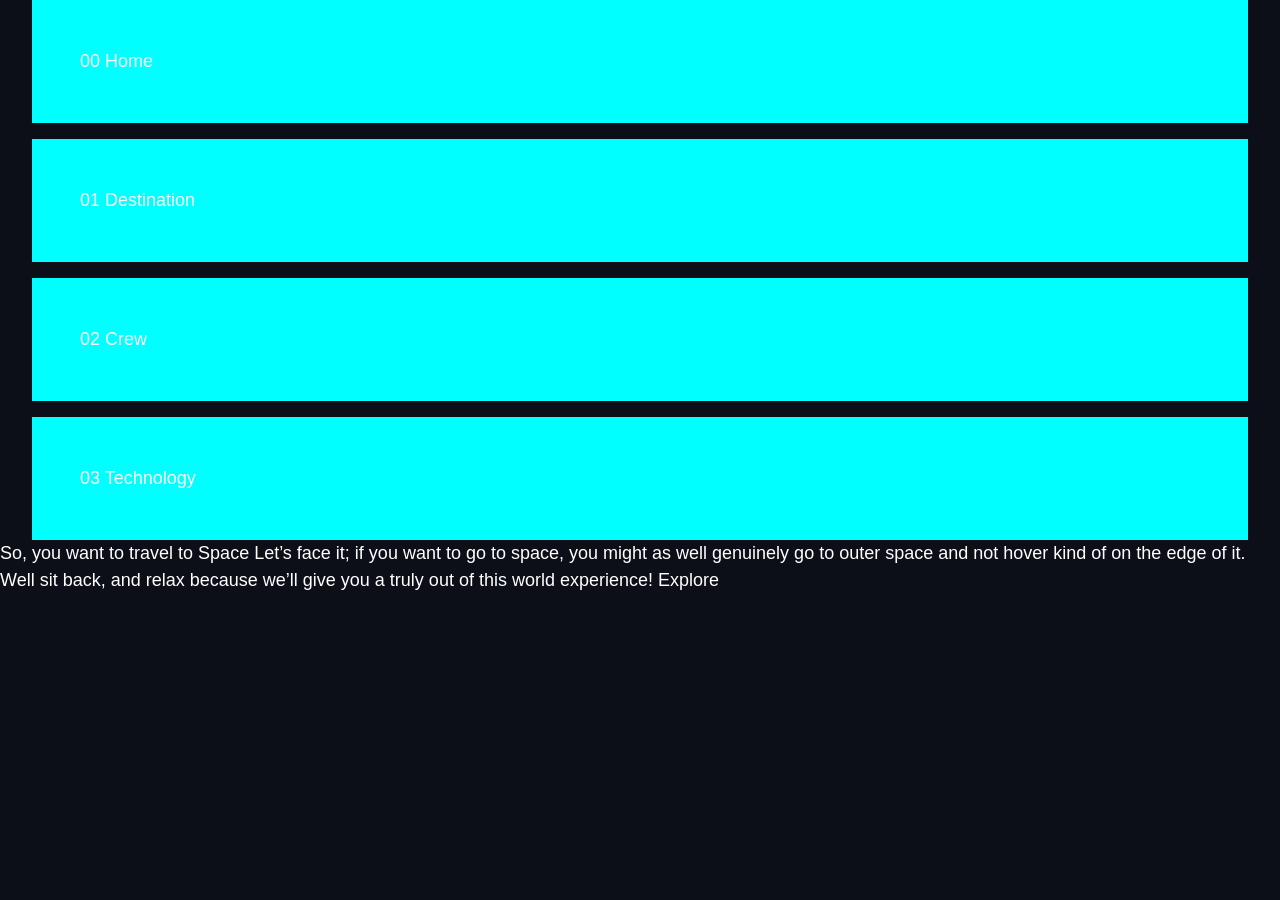
==== index.html @ fa7b6242 "first commit" ====
<!DOCTYPE html>
<html lang="en">
<head>
  <meta charset="UTF-8">
  <meta name="viewport" content="width=device-width, initial-scale=1.0">

  <link rel="icon" type="image/png" sizes="32x32" href="./assets/favicon-32x32.png">
  
  <title>Frontend Mentor | Space tourism website</title>
  <link rel="stylesheet" href="index.css">
</head>
<body>

  <div class="container grid">
    <div class="box">00 Home</div>
    <div class="box">01 Destination</div>
    <div class="box">02 Crew</div>
    <div class="box">03 Technology</div>
  </div>
  

  So, you want to travel to
  Space
  Let’s face it; if you want to go to space, you might as well genuinely go to 
  outer space and not hover kind of on the edge of it. Well sit back, and relax 
  because we’ll give you a truly out of this world experience!

  Explore

</body>
</html>
---- index.css ----
/*-----------------------------*/
/*     Custom Properties       */
/*-----------------------------*/

:root {
    /*   colors   */
    --clr-dark: 230 35% 7%;
    --clr-light: 231 77% 90%;
    --clr-white: 0 0% 100%;

    /*   font-sizes   */
    --fs-900: 9.375rem;  /* 150px */
    --fs-800: 6.25rem;
    --fs-700: 3.5rem;
    --fs-600: 2rem;
    --fs-500: 1.75rem;
    --fs-400: 1.125rem;
    --fs-300: 1rem;
    --fs-200: 0.875rem; /*  14 px */

    /* font-families */
    --ff-serif: "Bellefair", serif;
    --ff-sans-cond: "Barlow Condensed", sans-serif;
    --ff-sans-normal: "Barlow", sans-serif;
}


/*-----------------------------*/
/*     Reset                   */
/*-----------------------------*/


/* https://piccalil.li/blog/a-modern-css-reset/ */

/*   Box sizing  */

*,
*::before,
*::after {
    box-sizing: border-box;
}

body,
h1,
h2,
h3,
h4,
h5,
p,
figure,
picture {
    margin: 0;
}

h1,
h2,
h3,
h4,
h5,
h6,
p {
    font-weight: 400;
}

body {
    font-family: var(--ff-sans-normal);
    font-size: var(--fs-400);
    color: hsl(var(--clr-white));
    background-color: hsl(var(--clr-dark));
    line-height: 1.5;
    min-height: 100vh;
}

img, picture {
    max-width: 100%;
    display: block;
}

input,
button,
textarea,
select {
    font: inherit;
}

@media (prefers-reduced-motion: reduce) {  
  *,
  *::before,
  *::after {
    animation-duration: 0.01ms !important;
    animation-iteration-count: 1 !important;
    transition-duration: 0.01ms !important;
    scroll-behavior: auto !important;
  }
}

/* ------------------- */
/* Utility classes     */
/* ------------------- */

/*  general   */

.flex {
    display: flex;
    gap: var(--gap, 1rem);
}

.grid {
    display: grid;
    gap: var(--gap, 1rem);
}

/*---   not a first child   -------------------
.flow > * + * {         
    margin-top: 1rem;
    outline: 1px solid red;
} */

.flow > :where(:not(:first-child)) {         
    margin-top: var(--flow-space, 1rem);
}

.container {
    padding-inline: 2rem;    
    margin-inline: auto;
    max-width: 80rem;
}

.sr-only {
  position: absolute;
  width: 1px;
  height: 1px;
  padding: 0;
  margin: -1px;
  overflow: hidden;
  clip: rect(0, 0, 0, 0);
  white-space: nowrap; /* added line */
  border: 0;
}

.box {
    background-color: aqua;
    padding: 3rem;
}


/*   colors  */
.bg-dark {background-color: hsl( var(--clr-dark) );}
.bg-accent {background-color: hsl( var(--clr-light) );}
.bg-white {background-color: hsl(var(--clr-white));}

.text-dark {color: hsl(var(--clr-dark));}
.text-accent {color: hsl(var(--clr-light));}
.text-white {color: hsl(var(--clr-white));}


/*  the div a light blue background with a 20% alpha value and white text*/
/* .alfa {background-color: hsl( var(--clr-light) /.2 );} */

/* typography */

.ff-serif { font-family: var(--ff-serif); } 
.ff-sans-cond { font-family: var(--ff-sans-cond); } 
.ff-sans-normal { font-family: var(--ff-sans-normal); } 

.letter-spacing-1 { letter-spacing: 4.75px; } 
.letter-spacing-2 { letter-spacing: 2.7px; } 
.letter-spacing-3 { letter-spacing: 2.35px; } 

.uppercase { text-transform: uppercase; }

.fs-900 { font-size: var(--fs-900); }
.fs-800 { font-size: var(--fs-800); }
.fs-700 { font-size: var(--fs-700); }
.fs-600 { font-size: var(--fs-600); }
.fs-500 { font-size: var(--fs-500); }
.fs-400 { font-size: var(--fs-400); }
.fs-300 { font-size: var(--fs-300); }
.fs-200 { font-size: var(--fs-200); }


.fs-900,
.fs-800,
.fs-700,
.fs-600 {
    line-height: 1.1;
}

.numbered-title {
    font-family: var(--ff-sans-cond);
    font-size: var(--fs-500);
    text-transform: uppercase;
    letter-spacing: 4.72px;
}

.numbered-title span {
    margin-right: 0.5rem;
    font-weight: 700;
    color: hsl(var(--clr-white) / .25);
}

/*-----------------------------*/
/*     Components              */
/*-----------------------------*/

.large-button {
    position: relative;
    display: grid;
    z-index: 1;
    text-decoration: none;
    padding: 0 2rem;
    aspect-ratio: 1;
    place-items: center;
    border-radius: 50%;
}

.large-button::after {
    content: '';
    position: absolute;
    z-index: -1;
    width: 100%;
    height: 100%;
    background: hsl( var(--clr-white) /0.15 );
    border-radius: 50%;
    transition: transform 500ms linear, transform 750ms ease-in-out
}

.large-button:hover::after,
.large-button:focus::after {
    opacity: 1;
    transform: scale(1.5);
}

.primary-navigation {
    --gap: 8rem;
    --underline-gap: 2rem;
    list-style: none;
    padding: 0;
    margin: 0;
}

.primary-navigation a {
    text-decoration: none;
}

.primary-navigation a > span {
    font-weight: 700;
    margin-right: .5em;
}

.underline-indicators > * {
    padding: var(--underline-gap, 1rem) 0;
    border-bottom: .2rem solid hsl( var(--clr-white) / 0 );
}

.underline-item:hover,
.underline-item:focus {
    border-color: hsl( var(--clr-white) / 0.5);
}

.underline-indicators > .active{
    border-color: hsl( var(--clr-white) / 1);
}
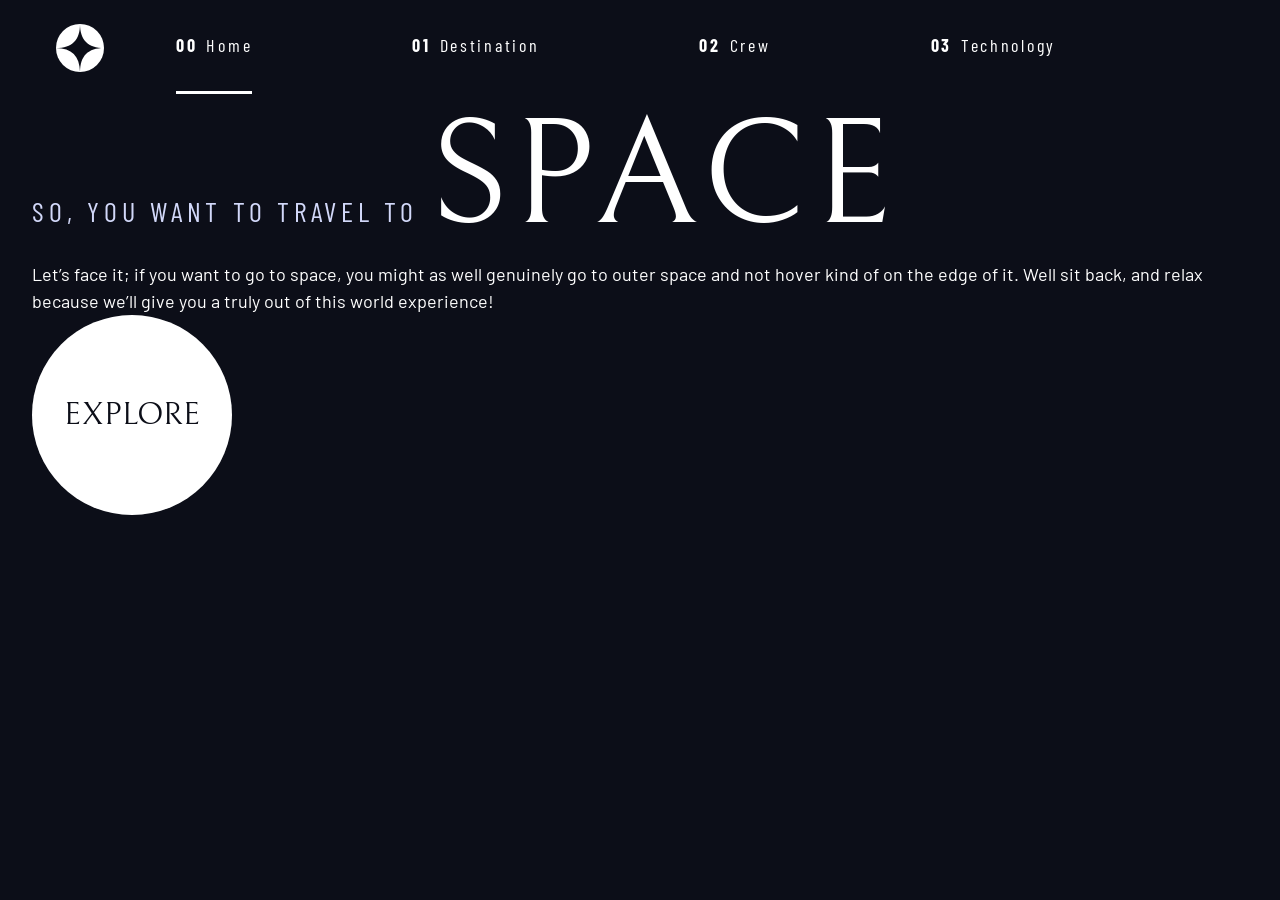
==== commit 5ba7888d: "feat(home): start home page layout" ====
--- a/index.html
+++ b/index.html
@@ -5,27 +5,67 @@
   <meta name="viewport" content="width=device-width, initial-scale=1.0">
 
   <link rel="icon" type="image/png" sizes="32x32" href="./assets/favicon-32x32.png">
+
+  <!-- Google fonts -->
+  <link rel="preconnect" href="https://fonts.googleapis.com">
+  <link rel="preconnect" href="https://fonts.gstatic.com" crossorigin>
+  <link
+    href="https://fonts.googleapis.com/css2?family=Barlow+Condensed:wght@400;700&family=Bellefair&family=Barlow:wght@400;700&display=swap"
+    rel="stylesheet">
+  
+  <!-- Custom CSS -->
+  <link rel="stylesheet" href="index.css">
   
   <title>Frontend Mentor | Space tourism website</title>
   <link rel="stylesheet" href="index.css">
 </head>
 <body>
 
-  <div class="container grid">
+  <header class="primary-header flex">
+    <div>
+      <img src="./assets/shared/logo.svg" alt="space tourism logo" class="logo">
+    </div>
+    <nav>
+      <ul class="primary-navigation underline-indicators flex">
+        <li class="active">
+          <a class="ff-sans-cond text-white letter-spacing-2" href="index.html">
+            <span>00</span>Home
+          </a>
+        <li>
+          <a class="ff-sans-cond text-white letter-spacing-2" href="destination.html">
+            <span>01</span>Destination
+          </a>
+        <li>
+          <a class="ff-sans-cond text-white letter-spacing-2" href="crew.html">
+            <span>02</span>Crew
+          </a>
+        <li>
+          <a class="ff-sans-cond text-white letter-spacing-2" href="technology.html">
+            <span>03</span>Technology
+          </a>  
+      </ul>
+    </nav>
+  </header>
+
+  <!-- <div class="container grid">
     <div class="box">00 Home</div>
     <div class="box">01 Destination</div>
     <div class="box">02 Crew</div>
     <div class="box">03 Technology</div>
+  </div> -->
+  <div class="container">
+    <h1 class="text-accent fs-500 ff-sans-cond uppercase letter-spacing-1">
+      So, you want to travel to
+      <span class="fs-900 ff-serif text-white">Space</span>
+    </h1>
+    <p>Let’s face it; if you want to go to space, you might as well genuinely go to
+      outer space and not hover kind of on the edge of it. Well sit back, and relax
+      because we’ll give you a truly out of this world experience!</p>
+  
+    <a href="#" class="large-button uppercase ff-serif fs-600 text-dark bg-white">Explore</a>
   </div>
+
   
-
-  So, you want to travel to
-  Space
-  Let’s face it; if you want to go to space, you might as well genuinely go to 
-  outer space and not hover kind of on the edge of it. Well sit back, and relax 
-  because we’ll give you a truly out of this world experience!
-
-  Explore
 
 </body>
 </html>
--- a/index.css
+++ b/index.css
@@ -30,16 +30,15 @@
 /*-----------------------------*/
 
 
-/* https://piccalil.li/blog/a-modern-css-reset/ */
-
 /*   Box sizing  */
-
 *,
 *::before,
 *::after {
     box-sizing: border-box;
 }
 
+
+/*  Reset margins   */
 body,
 h1,
 h2,
@@ -62,6 +61,7 @@
     font-weight: 400;
 }
 
+/* set up the body */
 body {
     font-family: var(--ff-sans-normal);
     font-size: var(--fs-400);
@@ -71,11 +71,13 @@
     min-height: 100vh;
 }
 
+/* make images easier to work with */
 img, picture {
     max-width: 100%;
     display: block;
 }
 
+/* make form element easier to work with */
 input,
 button,
 textarea,
@@ -83,6 +85,7 @@
     font: inherit;
 }
 
+/* remove animations for people who've turned them off */
 @media (prefers-reduced-motion: reduce) {  
   *,
   *::before,
@@ -205,7 +208,7 @@
 
 .large-button {
     position: relative;
-    display: grid;
+    display: inline-grid;
     z-index: 1;
     text-decoration: none;
     padding: 0 2rem;
@@ -231,8 +234,13 @@
     transform: scale(1.5);
 }
 
+/*   primary-header */
+.logo {
+    margin: 1.5rem clamp(1.5rem, 5vw, 3.5rem);
+}
+
 .primary-navigation {
-    --gap: 8rem;
+    --gap: 10rem;
     --underline-gap: 2rem;
     list-style: none;
     padding: 0;
@@ -249,7 +257,9 @@
 }
 
 .underline-indicators > * {
+    cursor: pointer;
     padding: var(--underline-gap, 1rem) 0;
+    border: 0;
     border-bottom: .2rem solid hsl( var(--clr-white) / 0 );
 }
 
@@ -258,6 +268,56 @@
     border-color: hsl( var(--clr-white) / 0.5);
 }
 
-.underline-indicators > .active{
+.underline-indicators > .active,
+.underline-indicators > [aria-selected="true"] {
+    color: hsl( var(--clr-white) / 1);
     border-color: hsl( var(--clr-white) / 1);
 }
+
+.tab-list {
+    --gap: 2rem;
+}
+
+.dot-indicators > *{
+    cursor: pointer;
+    border: 0;
+    border-radius: 50%;
+    aspect-ratio: 1;
+    padding: 0.5em;
+    background-color: hsl( var(--clr-white)/.25 );
+}
+
+/* .dot-indicators > *:hover,
+.dot-indicators > *:focus { */
+
+.dot-indicators > *:is(:hover, :focus) {    
+    background-color: hsl( var(--clr-white)/.5 );
+}
+
+.dot-indicators > [aria-selected="true"] {
+    background-color: hsl( var(--clr-white) / 1); 
+}
+
+.number-indicators > *{
+    cursor: pointer;
+    border: 1px solid hsl(var(--clr-white) / .1);
+    border-radius: 50%;
+    aspect-ratio: 1;
+    padding: 0 1em;
+    background-color: hsl( var(--clr-white)/.1 );
+    font-family: var(--ff-serif);
+    font-size: var(--fs-400);
+    color: hsl(var(--clr-white));
+}
+
+.number-indicators > *:is(:hover, :focus) {    
+    background-color: hsl( var(--clr-white)/.5 );
+     border: 1px solid hsl(var(--clr-white) /.5);
+     color: hsl(var(--clr-dark));
+}
+
+.number-indicators > [aria-selected="true"] {
+    color: hsl(var(--clr-dark));
+    border: 1px solid hsl(var(--clr-white) / 1);
+    background-color: hsl( var(--clr-white) / 1); 
+}
--- a/index.css
+++ b/index.css
@@ -30,16 +30,15 @@
 /*-----------------------------*/
 
 
-/* https://piccalil.li/blog/a-modern-css-reset/ */
-
 /*   Box sizing  */
-
 *,
 *::before,
 *::after {
     box-sizing: border-box;
 }
 
+
+/*  Reset margins   */
 body,
 h1,
 h2,
@@ -62,6 +61,7 @@
     font-weight: 400;
 }
 
+/* set up the body */
 body {
     font-family: var(--ff-sans-normal);
     font-size: var(--fs-400);
@@ -71,11 +71,13 @@
     min-height: 100vh;
 }
 
+/* make images easier to work with */
 img, picture {
     max-width: 100%;
     display: block;
 }
 
+/* make form element easier to work with */
 input,
 button,
 textarea,
@@ -83,6 +85,7 @@
     font: inherit;
 }
 
+/* remove animations for people who've turned them off */
 @media (prefers-reduced-motion: reduce) {  
   *,
   *::before,
@@ -205,7 +208,7 @@
 
 .large-button {
     position: relative;
-    display: grid;
+    display: inline-grid;
     z-index: 1;
     text-decoration: none;
     padding: 0 2rem;
@@ -231,8 +234,13 @@
     transform: scale(1.5);
 }
 
+/*   primary-header */
+.logo {
+    margin: 1.5rem clamp(1.5rem, 5vw, 3.5rem);
+}
+
 .primary-navigation {
-    --gap: 8rem;
+    --gap: 10rem;
     --underline-gap: 2rem;
     list-style: none;
     padding: 0;
@@ -249,7 +257,9 @@
 }
 
 .underline-indicators > * {
+    cursor: pointer;
     padding: var(--underline-gap, 1rem) 0;
+    border: 0;
     border-bottom: .2rem solid hsl( var(--clr-white) / 0 );
 }
 
@@ -258,6 +268,56 @@
     border-color: hsl( var(--clr-white) / 0.5);
 }
 
-.underline-indicators > .active{
+.underline-indicators > .active,
+.underline-indicators > [aria-selected="true"] {
+    color: hsl( var(--clr-white) / 1);
     border-color: hsl( var(--clr-white) / 1);
 }
+
+.tab-list {
+    --gap: 2rem;
+}
+
+.dot-indicators > *{
+    cursor: pointer;
+    border: 0;
+    border-radius: 50%;
+    aspect-ratio: 1;
+    padding: 0.5em;
+    background-color: hsl( var(--clr-white)/.25 );
+}
+
+/* .dot-indicators > *:hover,
+.dot-indicators > *:focus { */
+
+.dot-indicators > *:is(:hover, :focus) {    
+    background-color: hsl( var(--clr-white)/.5 );
+}
+
+.dot-indicators > [aria-selected="true"] {
+    background-color: hsl( var(--clr-white) / 1); 
+}
+
+.number-indicators > *{
+    cursor: pointer;
+    border: 1px solid hsl(var(--clr-white) / .1);
+    border-radius: 50%;
+    aspect-ratio: 1;
+    padding: 0 1em;
+    background-color: hsl( var(--clr-white)/.1 );
+    font-family: var(--ff-serif);
+    font-size: var(--fs-400);
+    color: hsl(var(--clr-white));
+}
+
+.number-indicators > *:is(:hover, :focus) {    
+    background-color: hsl( var(--clr-white)/.5 );
+     border: 1px solid hsl(var(--clr-white) /.5);
+     color: hsl(var(--clr-dark));
+}
+
+.number-indicators > [aria-selected="true"] {
+    color: hsl(var(--clr-dark));
+    border: 1px solid hsl(var(--clr-white) / 1);
+    background-color: hsl( var(--clr-white) / 1); 
+}
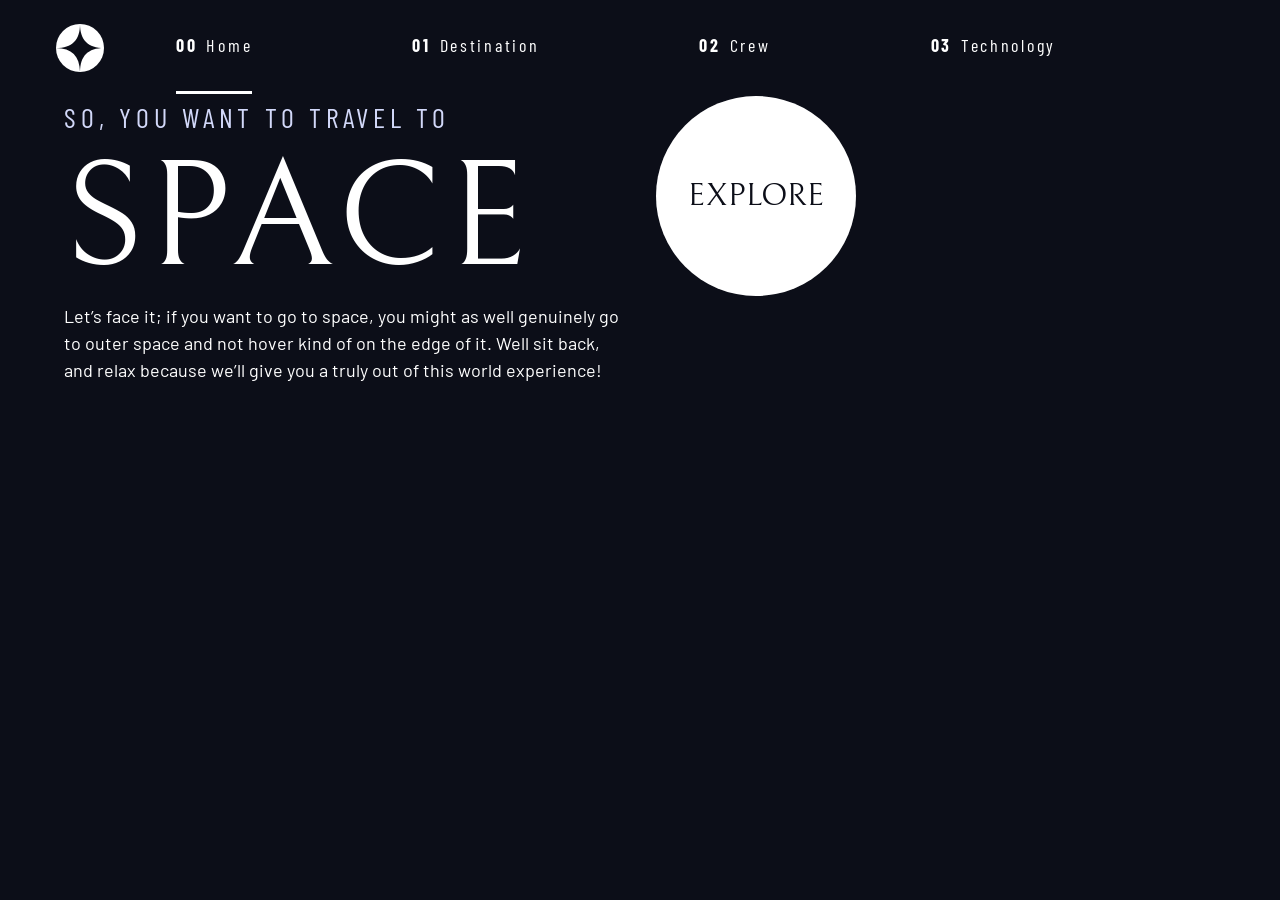
==== commit d7fc1379: "feat(home): set up grid container" ====
--- a/index.html
+++ b/index.html
@@ -19,7 +19,7 @@
   <title>Frontend Mentor | Space tourism website</title>
   <link rel="stylesheet" href="index.css">
 </head>
-<body>
+<body class="home">
 
   <header class="primary-header flex">
     <div>
@@ -53,16 +53,20 @@
     <div class="box">02 Crew</div>
     <div class="box">03 Technology</div>
   </div> -->
-  <div class="container">
-    <h1 class="text-accent fs-500 ff-sans-cond uppercase letter-spacing-1">
-      So, you want to travel to
-      <span class="fs-900 ff-serif text-white">Space</span>
-    </h1>
-    <p>Let’s face it; if you want to go to space, you might as well genuinely go to
-      outer space and not hover kind of on the edge of it. Well sit back, and relax
-      because we’ll give you a truly out of this world experience!</p>
-  
-    <a href="#" class="large-button uppercase ff-serif fs-600 text-dark bg-white">Explore</a>
+  <div class="grid-container">
+    <div>
+      <h1 class="text-accent fs-500 ff-sans-cond uppercase letter-spacing-1">
+        So, you want to travel to
+        <span class="fs-900 ff-serif text-white">Space</span>
+      </h1>  
+      <p>Let’s face it; if you want to go to space, you might as well genuinely go to
+        outer space and not hover kind of on the edge of it. Well sit back, and relax
+        because we’ll give you a truly out of this world experience!
+      </p>
+    </div>
+    <div>
+      <a href="#" class="large-button uppercase ff-serif fs-600 text-dark bg-white">Explore</a>
+    </div>
   </div>
 
   
--- a/index.css
+++ b/index.css
@@ -129,6 +129,20 @@
     max-width: 80rem;
 }
 
+.grid-container {
+    display: grid;
+    column-gap: var(--container-gap, 2rem);
+    grid-template-columns: minmax(2rem, 1fr) repeat(2, minmax(0, 40rem)) minmax(2rem, 1fr);
+}
+
+.grid-container > *:first-child {
+    grid-column: 2;
+}
+
+.grid-container > *:last-child {
+    grid-column: 3;
+}
+
 .sr-only {
   position: absolute;
   width: 1px;
--- a/index.css
+++ b/index.css
@@ -129,6 +129,20 @@
     max-width: 80rem;
 }
 
+.grid-container {
+    display: grid;
+    column-gap: var(--container-gap, 2rem);
+    grid-template-columns: minmax(2rem, 1fr) repeat(2, minmax(0, 40rem)) minmax(2rem, 1fr);
+}
+
+.grid-container > *:first-child {
+    grid-column: 2;
+}
+
+.grid-container > *:last-child {
+    grid-column: 3;
+}
+
 .sr-only {
   position: absolute;
   width: 1px;
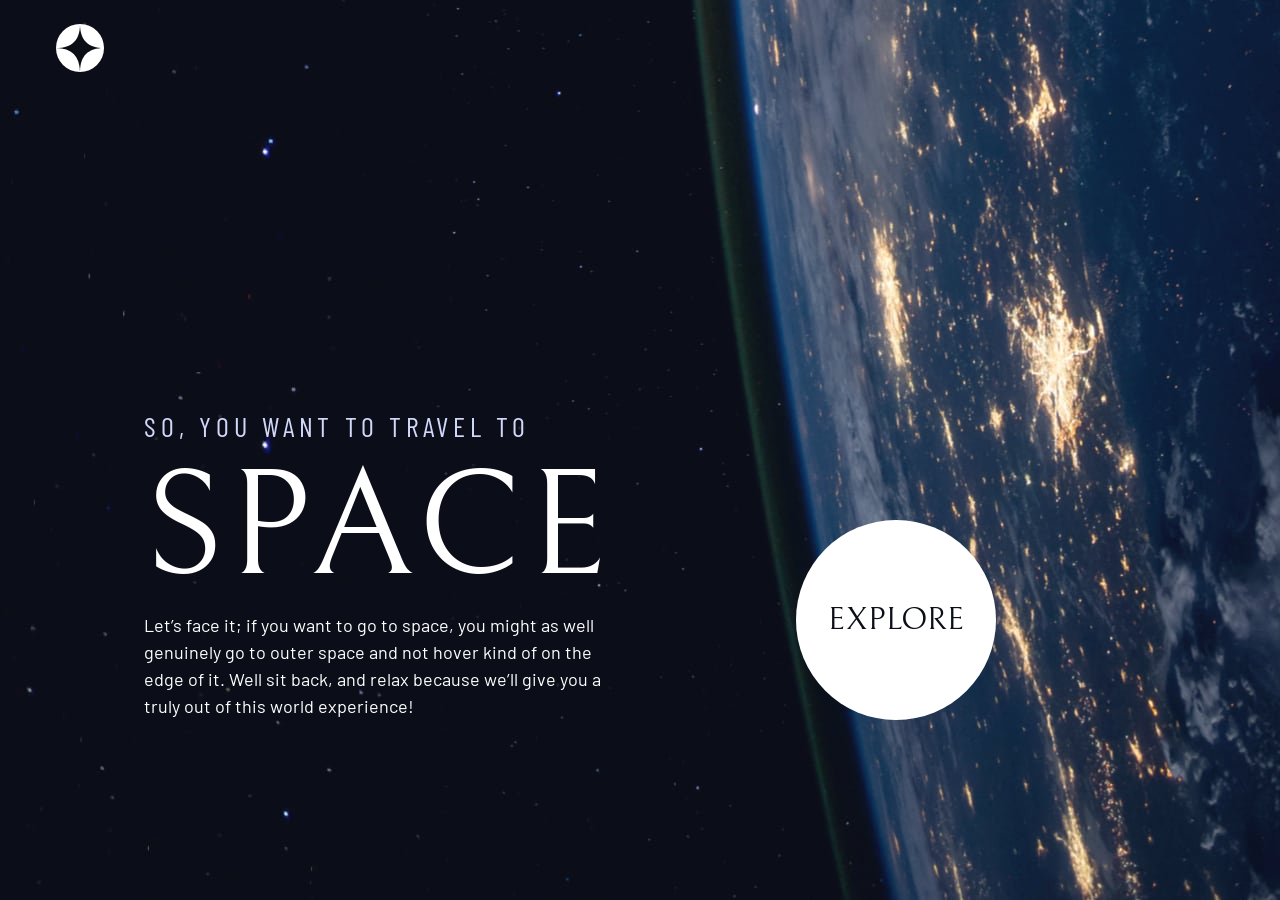
==== commit 5566d103: "feat(home): finalize homepage layout" ====
--- a/index.html
+++ b/index.html
@@ -25,7 +25,7 @@
     <div>
       <img src="./assets/shared/logo.svg" alt="space tourism logo" class="logo">
     </div>
-    <nav>
+    <!-- <nav>
       <ul class="primary-navigation underline-indicators flex">
         <li class="active">
           <a class="ff-sans-cond text-white letter-spacing-2" href="index.html">
@@ -44,32 +44,27 @@
             <span>03</span>Technology
           </a>  
       </ul>
-    </nav>
+    </nav> -->
   </header>
 
-  <!-- <div class="container grid">
-    <div class="box">00 Home</div>
-    <div class="box">01 Destination</div>
-    <div class="box">02 Crew</div>
-    <div class="box">03 Technology</div>
-  </div> -->
-  <div class="grid-container">
+  <!-- <div class="container flex even-columns" style="max-width: 80rem">   /* play with FLEX */ -->
+  <div class="grid-container grid-container--home">
     <div>
       <h1 class="text-accent fs-500 ff-sans-cond uppercase letter-spacing-1">
         So, you want to travel to
-        <span class="fs-900 ff-serif text-white">Space</span>
+        <span class="d-block fs-900 ff-serif text-white">Space</span>
       </h1>  
       <p>Let’s face it; if you want to go to space, you might as well genuinely go to
         outer space and not hover kind of on the edge of it. Well sit back, and relax
         because we’ll give you a truly out of this world experience!
       </p>
     </div>
+    <!-- <div style="display:flex; justify-content: flex-end; align-items: flex-start;">  /* play with FLEX */  -->
     <div>
       <a href="#" class="large-button uppercase ff-serif fs-600 text-dark bg-white">Explore</a>
     </div>
   </div>
-
-  
+ 
 
 </body>
 </html>
--- a/index.css
+++ b/index.css
@@ -7,14 +7,14 @@
     --clr-dark: 230 35% 7%;
     --clr-light: 231 77% 90%;
     --clr-white: 0 0% 100%;
-
+ 
     /*   font-sizes   */
-    --fs-900: 9.375rem;  /* 150px */
-    --fs-800: 6.25rem;
-    --fs-700: 3.5rem;
-    --fs-600: 2rem;
+    --fs-900: clamp(5rem, 8vw + 1rem, 9.375rem);
+    --fs-800: 3.5rem;
+    --fs-700: 1.5rem;
+    --fs-600: 1rem;
     --fs-500: 1.75rem;
-    --fs-400: 1.125rem;
+    --fs-400: 0.9375rem;  /* 15px */
     --fs-300: 1rem;
     --fs-200: 0.875rem; /*  14 px */
 
@@ -22,6 +22,25 @@
     --ff-serif: "Bellefair", serif;
     --ff-sans-cond: "Barlow Condensed", sans-serif;
     --ff-sans-normal: "Barlow", sans-serif;
+}
+
+@media (min-width: 35em) {
+    :root {
+        --fs-900: 9.375rem;   /* 150px */
+        --fs-800: 5rem;
+        --fs-700: 2.5rem;
+        --fs-600: 1.5rem;
+        --fs-400: 1rem;
+    }
+}
+
+@media (min-width: 45em) {
+    :root {
+        --fs-800: 6.25rem;
+        --fs-700: 3.5rem;
+        --fs-600: 2rem;
+        --fs-400: 1.125rem;
+    }
 }
 
 
@@ -69,6 +88,9 @@
     background-color: hsl(var(--clr-dark));
     line-height: 1.5;
     min-height: 100vh;
+
+    display: grid;
+    grid-template-rows: min-content 1fr;
 }
 
 /* make images easier to work with */
@@ -108,9 +130,18 @@
     gap: var(--gap, 1rem);
 }
 
+.flex.even-columns > * {
+    width: 100%;
+    outline: 2px solid limegreen;
+}
+
 .grid {
     display: grid;
     gap: var(--gap, 1rem);
+}
+
+.d-block {
+    display: block;
 }
 
 /*---   not a first child   -------------------
@@ -119,7 +150,7 @@
     outline: 1px solid red;
 } */
 
-.flow > :where(:not(:first-child)) {         
+.flow > *:where(:not(:first-child)) {         
     margin-top: var(--flow-space, 1rem);
 }
 
@@ -130,19 +161,49 @@
 }
 
 .grid-container {
+    text-align: center;
     display: grid;
-    column-gap: var(--container-gap, 2rem);
-    grid-template-columns: minmax(2rem, 1fr) repeat(2, minmax(0, 40rem)) minmax(2rem, 1fr);
-}
-
-.grid-container > *:first-child {
-    grid-column: 2;
+    /* border: 3px solid lime; */
+    place-items: center;
+    padding-inline: 1rem;
+
+}
+
+.grid-container * {
+    max-width: 50ch;
+}
+
+@media (min-width: 45rem) {
+    .grid-container {
+        text-align: left;
+        column-gap: var(--container-gap, 2rem);
+        grid-template-columns: minmax(1rem, 1fr) repeat(2, minmax(0, 30rem)) minmax(1rem, 1fr);
+    }
+
+    .grid-container>*:first-child {
+        grid-column: 2;
+        /* outline: 1px solid red; */
+    }
+
+    .grid-container>*:last-child {
+        grid-column: 3;
+        /* outline: 1px solid yellow; */
+    }
+
+    .grid-container--home {
+        padding-bottom: max(6rem, 20vh);
+        align-items: end;
+    }
+}
+
+/* .grid-container > *:first-child {
+   outline: 1px solid red;
 }
 
 .grid-container > *:last-child {
-    grid-column: 3;
-}
-
+   outline: 1px solid yellow;
+}
+ */
 .sr-only {
   position: absolute;
   width: 1px;
@@ -221,6 +282,7 @@
 /*-----------------------------*/
 
 .large-button {
+    font-size: 2rem;
     position: relative;
     display: inline-grid;
     z-index: 1;
@@ -334,4 +396,31 @@
     color: hsl(var(--clr-dark));
     border: 1px solid hsl(var(--clr-white) / 1);
     background-color: hsl( var(--clr-white) / 1); 
+}
+
+
+/* ----------------------------- */
+/* Page specific background      */
+/* ----------------------------- */
+body {
+    background-size: cover;
+    background-position: bottom center;
+    background-repeat: no-repeat;
+}
+
+/* home */
+.home {
+    background-image: url(./assets/home/background-home-mobile.jpg);
+}
+
+@media (min-width: 35rem) {
+    .home {
+        background-image: url(./assets/home/background-home-tablet.jpg);
+    }
+}
+
+@media (min-width: 45rem) {
+    .home {
+        background-image: url(./assets/home/background-home-desktop.jpg);
+    }
 }
--- a/index.css
+++ b/index.css
@@ -7,14 +7,14 @@
     --clr-dark: 230 35% 7%;
     --clr-light: 231 77% 90%;
     --clr-white: 0 0% 100%;
-
+ 
     /*   font-sizes   */
-    --fs-900: 9.375rem;  /* 150px */
-    --fs-800: 6.25rem;
-    --fs-700: 3.5rem;
-    --fs-600: 2rem;
+    --fs-900: clamp(5rem, 8vw + 1rem, 9.375rem);
+    --fs-800: 3.5rem;
+    --fs-700: 1.5rem;
+    --fs-600: 1rem;
     --fs-500: 1.75rem;
-    --fs-400: 1.125rem;
+    --fs-400: 0.9375rem;  /* 15px */
     --fs-300: 1rem;
     --fs-200: 0.875rem; /*  14 px */
 
@@ -22,6 +22,25 @@
     --ff-serif: "Bellefair", serif;
     --ff-sans-cond: "Barlow Condensed", sans-serif;
     --ff-sans-normal: "Barlow", sans-serif;
+}
+
+@media (min-width: 35em) {
+    :root {
+        --fs-900: 9.375rem;   /* 150px */
+        --fs-800: 5rem;
+        --fs-700: 2.5rem;
+        --fs-600: 1.5rem;
+        --fs-400: 1rem;
+    }
+}
+
+@media (min-width: 45em) {
+    :root {
+        --fs-800: 6.25rem;
+        --fs-700: 3.5rem;
+        --fs-600: 2rem;
+        --fs-400: 1.125rem;
+    }
 }
 
 
@@ -69,6 +88,9 @@
     background-color: hsl(var(--clr-dark));
     line-height: 1.5;
     min-height: 100vh;
+
+    display: grid;
+    grid-template-rows: min-content 1fr;
 }
 
 /* make images easier to work with */
@@ -108,9 +130,18 @@
     gap: var(--gap, 1rem);
 }
 
+.flex.even-columns > * {
+    width: 100%;
+    outline: 2px solid limegreen;
+}
+
 .grid {
     display: grid;
     gap: var(--gap, 1rem);
+}
+
+.d-block {
+    display: block;
 }
 
 /*---   not a first child   -------------------
@@ -119,7 +150,7 @@
     outline: 1px solid red;
 } */
 
-.flow > :where(:not(:first-child)) {         
+.flow > *:where(:not(:first-child)) {         
     margin-top: var(--flow-space, 1rem);
 }
 
@@ -130,19 +161,49 @@
 }
 
 .grid-container {
+    text-align: center;
     display: grid;
-    column-gap: var(--container-gap, 2rem);
-    grid-template-columns: minmax(2rem, 1fr) repeat(2, minmax(0, 40rem)) minmax(2rem, 1fr);
-}
-
-.grid-container > *:first-child {
-    grid-column: 2;
+    /* border: 3px solid lime; */
+    place-items: center;
+    padding-inline: 1rem;
+
+}
+
+.grid-container * {
+    max-width: 50ch;
+}
+
+@media (min-width: 45rem) {
+    .grid-container {
+        text-align: left;
+        column-gap: var(--container-gap, 2rem);
+        grid-template-columns: minmax(1rem, 1fr) repeat(2, minmax(0, 30rem)) minmax(1rem, 1fr);
+    }
+
+    .grid-container>*:first-child {
+        grid-column: 2;
+        /* outline: 1px solid red; */
+    }
+
+    .grid-container>*:last-child {
+        grid-column: 3;
+        /* outline: 1px solid yellow; */
+    }
+
+    .grid-container--home {
+        padding-bottom: max(6rem, 20vh);
+        align-items: end;
+    }
+}
+
+/* .grid-container > *:first-child {
+   outline: 1px solid red;
 }
 
 .grid-container > *:last-child {
-    grid-column: 3;
-}
-
+   outline: 1px solid yellow;
+}
+ */
 .sr-only {
   position: absolute;
   width: 1px;
@@ -221,6 +282,7 @@
 /*-----------------------------*/
 
 .large-button {
+    font-size: 2rem;
     position: relative;
     display: inline-grid;
     z-index: 1;
@@ -334,4 +396,31 @@
     color: hsl(var(--clr-dark));
     border: 1px solid hsl(var(--clr-white) / 1);
     background-color: hsl( var(--clr-white) / 1); 
+}
+
+
+/* ----------------------------- */
+/* Page specific background      */
+/* ----------------------------- */
+body {
+    background-size: cover;
+    background-position: bottom center;
+    background-repeat: no-repeat;
+}
+
+/* home */
+.home {
+    background-image: url(./assets/home/background-home-mobile.jpg);
+}
+
+@media (min-width: 35rem) {
+    .home {
+        background-image: url(./assets/home/background-home-tablet.jpg);
+    }
+}
+
+@media (min-width: 45rem) {
+    .home {
+        background-image: url(./assets/home/background-home-desktop.jpg);
+    }
 }
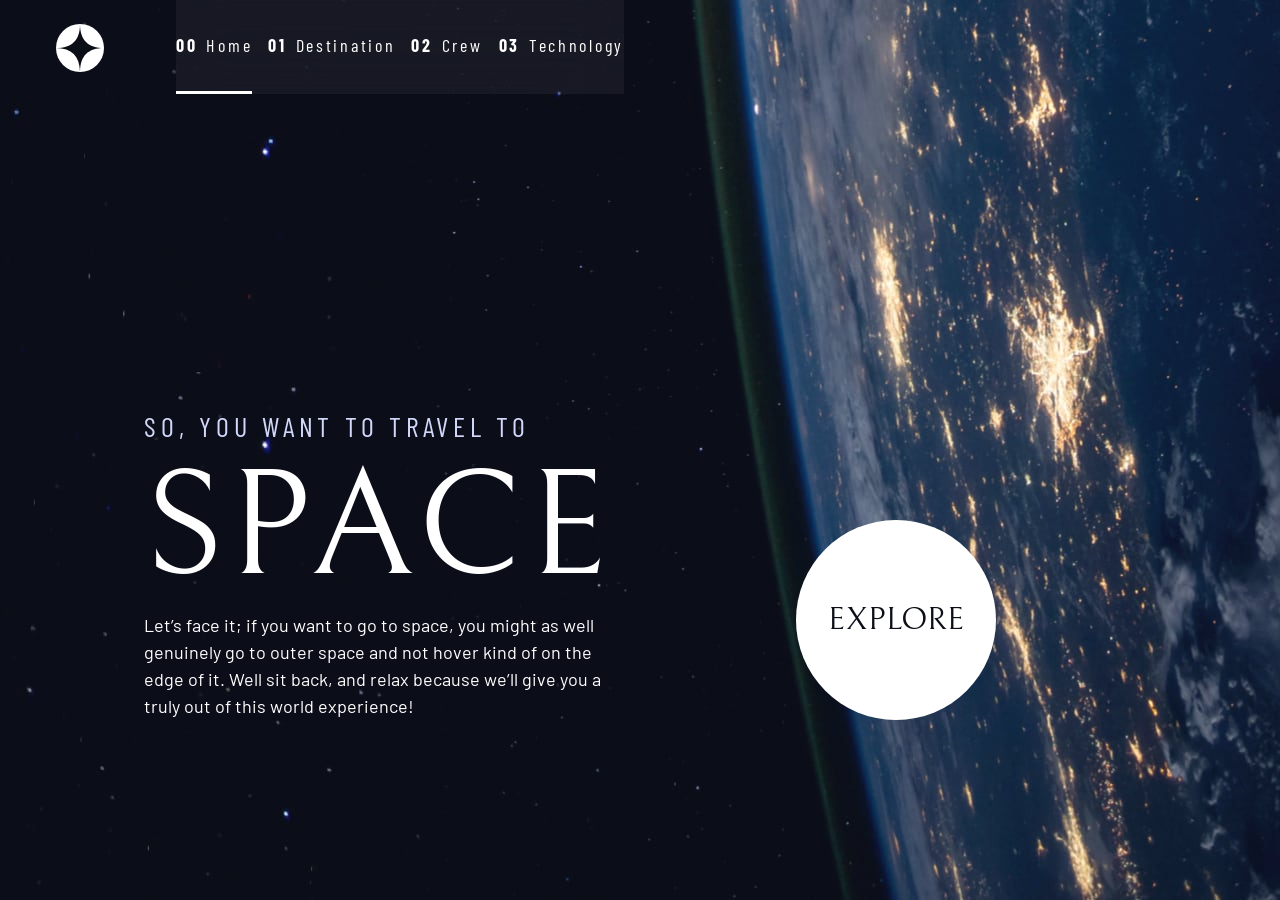
==== commit f264feaa: "feat(nav): implement mobile navigation" ====
--- a/index.html
+++ b/index.html
@@ -18,6 +18,8 @@
   
   <title>Frontend Mentor | Space tourism website</title>
   <link rel="stylesheet" href="index.css">
+
+  <script src="index.js" defer></script>
 </head>
 <body class="home">
 
@@ -25,8 +27,11 @@
     <div>
       <img src="./assets/shared/logo.svg" alt="space tourism logo" class="logo">
     </div>
-    <!-- <nav>
-      <ul class="primary-navigation underline-indicators flex">
+    <button class="mobile-nav-toggle" aria-controls="primary-navigation">
+      <span class="sr-only" aria-expanded="false">Menu</span>
+    </button>
+    <nav>
+      <ul id="primary-navigation" data-visible="false" class="primary-navigation underline-indicators flex">
         <li class="active">
           <a class="ff-sans-cond text-white letter-spacing-2" href="index.html">
             <span>00</span>Home
@@ -44,7 +49,7 @@
             <span>03</span>Technology
           </a>  
       </ul>
-    </nav> -->
+    </nav>
   </header>
 
   <!-- <div class="container flex even-columns" style="max-width: 80rem">   /* play with FLEX */ -->
--- a/index.css
+++ b/index.css
@@ -91,6 +91,8 @@
 
     display: grid;
     grid-template-rows: min-content 1fr;
+
+    overflow-x: hidden;
 }
 
 /* make images easier to work with */
@@ -316,11 +318,70 @@
 }
 
 .primary-navigation {
-    --gap: 10rem;
     --underline-gap: 2rem;
     list-style: none;
     padding: 0;
     margin: 0;
+    background: hsl( var(--clr-dark) / 0.95);
+    /* backdrop-filter: blur(1.5rem); */
+}
+
+@supports (backdrop-filter: blur(1rem)) {
+    .primary-navigation {
+        background: hsl( var(--clr-white) / 0.05);
+        backdrop-filter: blur(1.5rem); 
+    }
+}
+
+.mobile-nav-toggle {
+    display: none;
+}
+
+@media (max-width: 35rem) {
+    .primary-navigation {
+        --underline-gap: .5rem;
+        position: fixed;
+        z-index: 1000;
+        inset: 0 0 0 30%;
+        list-style: none;
+        padding: min(20rem, 15vh) 2rem;
+        margin: 0;
+        flex-direction: column;
+        transform: translateX(100%);
+        transition: transform 500ms ease-in-out;
+    }
+
+    .primary-navigation[data-visible="true"] {
+        transform: translateX(0);
+    }
+
+    .primary-navigation.underline-indicators>.active {
+        border: 0;
+    }
+
+    .mobile-nav-toggle {
+        display: block;
+        position: absolute;
+        z-index: 2000;
+        right: 1rem;
+        top: 2rem;
+        background: transparent;
+        background-image: url(./assets/shared/icon-hamburger.svg);
+        background-repeat: no-repeat;
+        background-position: center;
+        width: 1.5rem;
+        aspect-ratio: 1;
+        border: 0;
+    }
+
+    .mobile-nav-toggle[aria-expanded="true"] {
+        background-image: url(./assets/shared/icon-close.svg);
+    }
+
+    .mobile-nav-toggle:focus-visible {
+        outline: 0.2rem solid cadetblue;
+        outline-offset: 0.2rem;
+    }
 }
 
 .primary-navigation a {
@@ -339,8 +400,8 @@
     border-bottom: .2rem solid hsl( var(--clr-white) / 0 );
 }
 
-.underline-item:hover,
-.underline-item:focus {
+.underline-indicators > *:hover,
+.underline-indicators > *:focus {
     border-color: hsl( var(--clr-white) / 0.5);
 }
 
--- a/index.css
+++ b/index.css
@@ -91,6 +91,8 @@
 
     display: grid;
     grid-template-rows: min-content 1fr;
+
+    overflow-x: hidden;
 }
 
 /* make images easier to work with */
@@ -316,11 +318,70 @@
 }
 
 .primary-navigation {
-    --gap: 10rem;
     --underline-gap: 2rem;
     list-style: none;
     padding: 0;
     margin: 0;
+    background: hsl( var(--clr-dark) / 0.95);
+    /* backdrop-filter: blur(1.5rem); */
+}
+
+@supports (backdrop-filter: blur(1rem)) {
+    .primary-navigation {
+        background: hsl( var(--clr-white) / 0.05);
+        backdrop-filter: blur(1.5rem); 
+    }
+}
+
+.mobile-nav-toggle {
+    display: none;
+}
+
+@media (max-width: 35rem) {
+    .primary-navigation {
+        --underline-gap: .5rem;
+        position: fixed;
+        z-index: 1000;
+        inset: 0 0 0 30%;
+        list-style: none;
+        padding: min(20rem, 15vh) 2rem;
+        margin: 0;
+        flex-direction: column;
+        transform: translateX(100%);
+        transition: transform 500ms ease-in-out;
+    }
+
+    .primary-navigation[data-visible="true"] {
+        transform: translateX(0);
+    }
+
+    .primary-navigation.underline-indicators>.active {
+        border: 0;
+    }
+
+    .mobile-nav-toggle {
+        display: block;
+        position: absolute;
+        z-index: 2000;
+        right: 1rem;
+        top: 2rem;
+        background: transparent;
+        background-image: url(./assets/shared/icon-hamburger.svg);
+        background-repeat: no-repeat;
+        background-position: center;
+        width: 1.5rem;
+        aspect-ratio: 1;
+        border: 0;
+    }
+
+    .mobile-nav-toggle[aria-expanded="true"] {
+        background-image: url(./assets/shared/icon-close.svg);
+    }
+
+    .mobile-nav-toggle:focus-visible {
+        outline: 0.2rem solid cadetblue;
+        outline-offset: 0.2rem;
+    }
 }
 
 .primary-navigation a {
@@ -339,8 +400,8 @@
     border-bottom: .2rem solid hsl( var(--clr-white) / 0 );
 }
 
-.underline-item:hover,
-.underline-item:focus {
+.underline-indicators > *:hover,
+.underline-indicators > *:focus {
     border-color: hsl( var(--clr-white) / 0.5);
 }
 
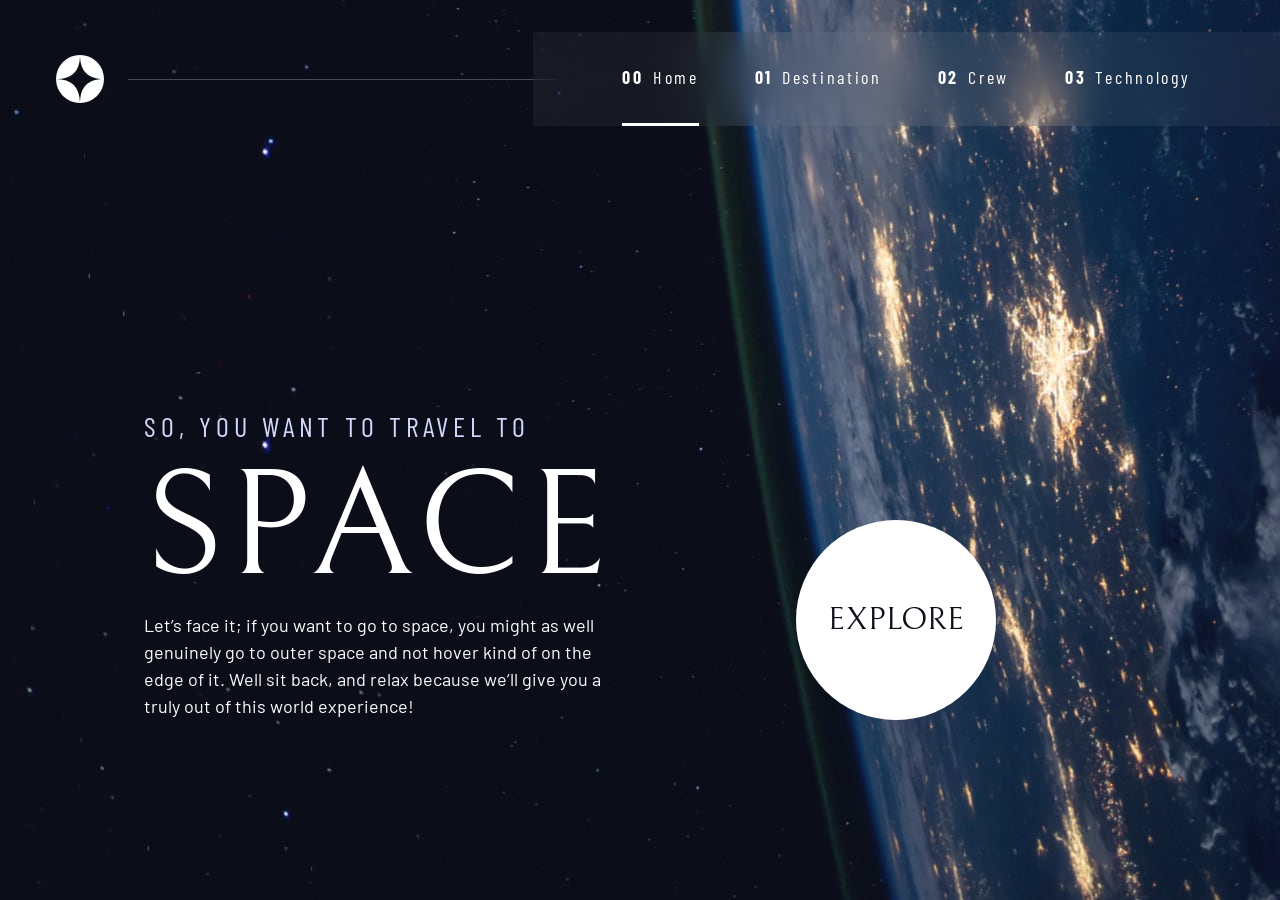
==== commit 40079866: "feat(a11y): add skip link and accessibility tweaks" ====
--- a/index.html
+++ b/index.html
@@ -22,7 +22,7 @@
   <script src="index.js" defer></script>
 </head>
 <body class="home">
-
+  <a class="skip-to-content" href="#main">Skip to content</a>
   <header class="primary-header flex">
     <div>
       <img src="./assets/shared/logo.svg" alt="space tourism logo" class="logo">
@@ -34,26 +34,26 @@
       <ul id="primary-navigation" data-visible="false" class="primary-navigation underline-indicators flex">
         <li class="active">
           <a class="ff-sans-cond text-white letter-spacing-2" href="index.html">
-            <span>00</span>Home
+            <span aria-hidden="true">00</span>Home
           </a>
         <li>
           <a class="ff-sans-cond text-white letter-spacing-2" href="destination.html">
-            <span>01</span>Destination
+            <span aria-hidden="true">01</span>Destination
           </a>
         <li>
           <a class="ff-sans-cond text-white letter-spacing-2" href="crew.html">
-            <span>02</span>Crew
+            <span aria-hidden="true">02</span>Crew
           </a>
         <li>
           <a class="ff-sans-cond text-white letter-spacing-2" href="technology.html">
-            <span>03</span>Technology
+            <span aria-hidden="true">03</span>Technology
           </a>  
       </ul>
     </nav>
   </header>
 
   <!-- <div class="container flex even-columns" style="max-width: 80rem">   /* play with FLEX */ -->
-  <div class="grid-container grid-container--home">
+  <main id="main" class="grid-container grid-container--home">
     <div>
       <h1 class="text-accent fs-500 ff-sans-cond uppercase letter-spacing-1">
         So, you want to travel to
@@ -68,7 +68,7 @@
     <div>
       <a href="#" class="large-button uppercase ff-serif fs-600 text-dark bg-white">Explore</a>
     </div>
-  </div>
+  </main>
  
 
 </body>
--- a/index.css
+++ b/index.css
@@ -218,6 +218,21 @@
   border: 0;
 }
 
+.skip-to-content {
+    position: absolute;
+    z-index: 9999;
+    background: hsl( var(--clr-white) );
+    color: hsl( var(--clr-dark) );
+    padding: .5em 1em;
+    margin-inline: auto;
+    transform: translateY(-100%);
+    transition: transform 250ms ease-in;
+}
+
+.skip-to-content:focus {
+    transform: translateY(0);
+}
+
 .box {
     background-color: aqua;
     padding: 3rem;
@@ -313,11 +328,18 @@
 }
 
 /*   primary-header */
+
 .logo {
     margin: 1.5rem clamp(1.5rem, 5vw, 3.5rem);
 }
 
+.primary-header {
+    justify-content: space-between;
+    align-items: center;
+}
+
 .primary-navigation {
+    --gap: clamp(1.5rem, 5vw, 3.5rem);
     --underline-gap: 2rem;
     list-style: none;
     padding: 0;
@@ -331,6 +353,15 @@
         background: hsl( var(--clr-white) / 0.05);
         backdrop-filter: blur(1.5rem); 
     }
+}
+
+.primary-navigation a {
+    text-decoration: none;
+}
+
+.primary-navigation a > span {
+    font-weight: 700;
+    margin-right: .5em;
 }
 
 .mobile-nav-toggle {
@@ -384,13 +415,38 @@
     }
 }
 
-.primary-navigation a {
-    text-decoration: none;
-}
-
-.primary-navigation a > span {
-    font-weight: 700;
-    margin-right: .5em;
+@media (min-width: 35em) {
+    .primary-navigation {
+        padding-inline: clamp(3rem, 7vw, 7rem);
+    }
+}
+
+@media (min-width: 35em) and (max-width: 44.999em) {    
+     .primary-navigation a > span {
+        display: none;
+    }
+}
+
+@media (min-width: 45em) {
+
+    .primary-header::after {
+        content: '';
+        display: block;
+        position: relative;
+        height: 1px;
+        width: 100%;
+        margin-right: -2.5rem;
+        background: hsl( var(--clr-white) / .25);
+        order: 1;
+    }
+
+    nav {
+        order: 2;
+    }
+
+    .primary-navigation {
+        margin-block: 2rem;
+    }
 }
 
 .underline-indicators > * {
--- a/index.css
+++ b/index.css
@@ -218,6 +218,21 @@
   border: 0;
 }
 
+.skip-to-content {
+    position: absolute;
+    z-index: 9999;
+    background: hsl( var(--clr-white) );
+    color: hsl( var(--clr-dark) );
+    padding: .5em 1em;
+    margin-inline: auto;
+    transform: translateY(-100%);
+    transition: transform 250ms ease-in;
+}
+
+.skip-to-content:focus {
+    transform: translateY(0);
+}
+
 .box {
     background-color: aqua;
     padding: 3rem;
@@ -313,11 +328,18 @@
 }
 
 /*   primary-header */
+
 .logo {
     margin: 1.5rem clamp(1.5rem, 5vw, 3.5rem);
 }
 
+.primary-header {
+    justify-content: space-between;
+    align-items: center;
+}
+
 .primary-navigation {
+    --gap: clamp(1.5rem, 5vw, 3.5rem);
     --underline-gap: 2rem;
     list-style: none;
     padding: 0;
@@ -331,6 +353,15 @@
         background: hsl( var(--clr-white) / 0.05);
         backdrop-filter: blur(1.5rem); 
     }
+}
+
+.primary-navigation a {
+    text-decoration: none;
+}
+
+.primary-navigation a > span {
+    font-weight: 700;
+    margin-right: .5em;
 }
 
 .mobile-nav-toggle {
@@ -384,13 +415,38 @@
     }
 }
 
-.primary-navigation a {
-    text-decoration: none;
-}
-
-.primary-navigation a > span {
-    font-weight: 700;
-    margin-right: .5em;
+@media (min-width: 35em) {
+    .primary-navigation {
+        padding-inline: clamp(3rem, 7vw, 7rem);
+    }
+}
+
+@media (min-width: 35em) and (max-width: 44.999em) {    
+     .primary-navigation a > span {
+        display: none;
+    }
+}
+
+@media (min-width: 45em) {
+
+    .primary-header::after {
+        content: '';
+        display: block;
+        position: relative;
+        height: 1px;
+        width: 100%;
+        margin-right: -2.5rem;
+        background: hsl( var(--clr-white) / .25);
+        order: 1;
+    }
+
+    nav {
+        order: 2;
+    }
+
+    .primary-navigation {
+        margin-block: 2rem;
+    }
 }
 
 .underline-indicators > * {
